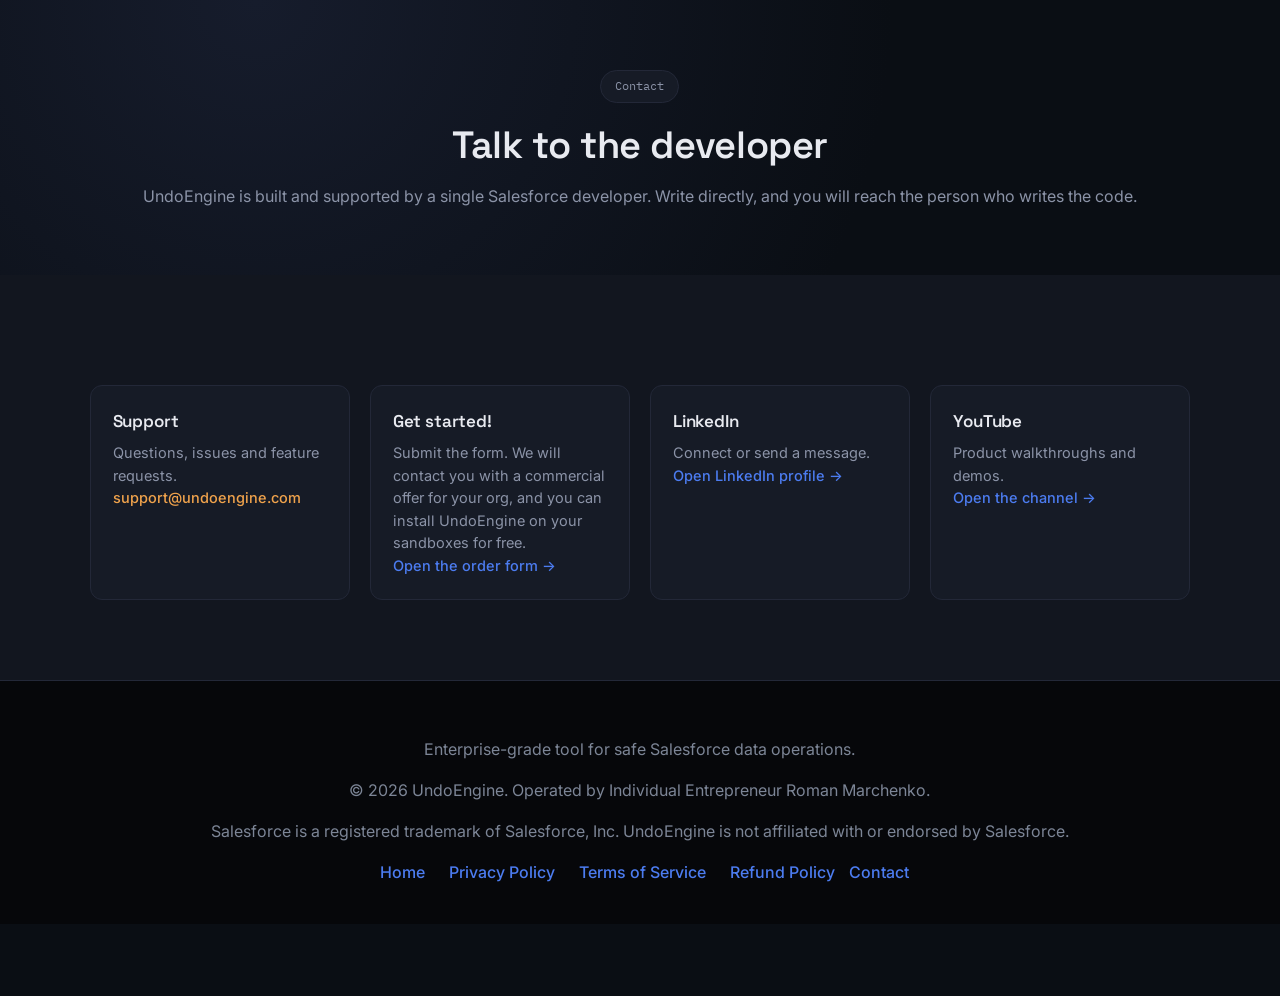
==== contact.html @ 0a47236e "f" ====
<!DOCTYPE html>
<html lang="en">

<head>
    <meta charset="UTF-8">
    <meta name="viewport" content="width=device-width, initial-scale=1.0">
    <meta name="description" content="Contact UndoEngine: support by email, direct line to the developer, and the order form for a sandbox or production offer.">
    <meta name="robots" content="index, follow">

    <title>Contact — UndoEngine</title>
    <link rel="canonical" href="https://undoengine.com/contact.html">
    <link rel="stylesheet" href="styles.css">
    <link rel="stylesheet" href="home.css">

    <link rel="preconnect" href="https://fonts.googleapis.com">
    <link rel="preconnect" href="https://fonts.gstatic.com" crossorigin>
    <link href="https://fonts.googleapis.com/css2?family=Space+Grotesk:wght@500;600;700&family=Inter:wght@400;500;600&family=IBM+Plex+Mono:wght@400;500&display=swap" rel="stylesheet">

    <link rel="icon" href="images/favicon.png" type="image/png">
    <link rel="apple-touch-icon" sizes="180x180" href="images/favicon.png">
</head>

<body>

<header class="page-header">
    <div class="container narrow" style="text-align:center;">
        <div class="badge">Contact</div>
        <h1>Talk to the developer</h1>
        <p class="lead">UndoEngine is built and supported by a single Salesforce developer. Write directly, and you will reach the person who writes the code.</p>
    </div>
</header>

<section class="section dark">
    <div class="container narrow">

        <div class="audience-grid contact-grid">

            <div class="audience-card fade-in">
                <h3>Support</h3>
                <p>Questions, issues and feature requests.</p>
                <p><a href="mailto:support@undoengine.com" class="feature-highlight allow-select">support@undoengine.com</a></p>
            </div>

            <div class="audience-card fade-in">
                <h3>Get started!</h3>
                <p>Submit the form. We will contact you with a commercial offer for your org, and you can install UndoEngine on your sandboxes for free.</p>
                <p><a href="https://undoengine.my.site.com/s/order" target="_blank" rel="noopener">Open the order form →</a></p>
            </div>

            <div class="audience-card fade-in">
                <h3>LinkedIn</h3>
                <p>Connect or send a message.</p>
                <p><a href="https://www.linkedin.com/in/roman-marchenko-5a87a91b3" target="_blank" rel="noopener">Open LinkedIn profile →</a></p>
            </div>

            <div class="audience-card fade-in">
                <h3>YouTube</h3>
                <p>Product walkthroughs and demos.</p>
                <p><a href="https://www.youtube.com/@UndoEngine" target="_blank" rel="noopener">Open the channel →</a></p>
            </div>

        </div>

    </div>
</section>

<div id="footer"></div>
<script src="main.js"></script>
</body>

</html>
---- styles.css ----
:root {
    --bg: #0a0e14;
    --surface: #12161f;
    --surface-2: #161b26;
    --border: #232838;
    --text: #e8eaf0;
    --text-muted: #8b93a7;
    --accent: #4c7cf0;
    --accent-soft: #4c7cf022;
    --accent-2: #f0a34c;
    --success: #4cdb8f;
    --font-display: 'Space Grotesk', 'Inter', Arial, sans-serif;
    --font-body: 'Inter', Arial, sans-serif;
    --font-mono: 'IBM Plex Mono', 'Courier New', monospace;
    --radius: 12px;
    --radius-sm: 8px;
}

* { box-sizing: border-box; }

body {
    margin: 0;
    font-family: var(--font-body);
    background: var(--bg);
    color: var(--text);
    line-height: 1.55;
    padding-bottom: 72px;
}

h1{
    text-align: center;
}

@media (prefers-reduced-motion: reduce) {
    *, *::before, *::after {
        animation-duration: 0.01ms !important;
        animation-iteration-count: 1 !important;
        transition-duration: 0.01ms !important;
    }
}

h1, h2, h3 {
    font-family: var(--font-display);
    font-weight: 600;
    letter-spacing: -0.01em;
}

h2 {
    text-align: center;
    font-size: 32px;
    margin-bottom: 20px;
    padding-left: 10px;
    padding-right: 10px;
}

a {
    color: var(--accent);
    text-decoration: none;
    font-weight: 500;
}

a:hover { text-decoration: underline; }

a:focus-visible,
button:focus-visible {
    outline: 2px solid var(--accent-2);
    outline-offset: 2px;
}

.allow-select { user-select: text; }

.container {
    width: 92%;
    max-width: 1200px;
    margin: auto;
    padding-left: 20px;
    padding-right: 20px;
}

.container.narrow {/* 
    max-width: 850px; */
    padding-left: 20px;
    padding-right: 20px;
}

.container.wide {
    max-width: none;
}


/* ===== Hero ===== */

.hero {
    position: relative;
    padding: 110px 20px 70px 20px;
    background: radial-gradient(circle at 20% 0%, #161c2c 0%, var(--bg) 55%);
    overflow: hidden;
}

.hero-grid {
    display: grid;
    grid-template-columns: 1fr auto;
    gap: 70px;
    align-items: center;
    position: relative;
    z-index: 2;
}

.hero-logo {
    position: absolute;
    left: 70%;
    top: 50%;
    transform: translate(-50%, -50%);
    width: 400px;
    height: 400px;
    display: flex;
    align-items: center;
    justify-content: center;
    z-index: 0;
    animation: logo-pulse 8s ease-in-out infinite;
}

.hero-logo img {
    width: 100%;
    height: 100%;
    object-fit: contain;
    border-radius: 28px;
}

@keyframes logo-pulse {
    0%,
    100% {
        opacity: 0;
    }

    20%,
    80% {
        opacity: 0.2;
    }
}

@media (max-width: 1024px) {
    .hero h1 {
        font-size: 38px;
    }

    .hero-grid {
        grid-template-columns: 1fr auto;
        gap: 30px;
    }

    .hero-logo {
        left: 82%;
    }
/* 
    .hero-logo img {
        width: 100px;
        height: 100px;
    } */

    .ticker-line,
    .ticker-item {
        left: 82%;
    }
}

.hero-copy {
    max-width: 560px;
}

.product-logo-container {
    display: flex;
    flex-direction: row;
    justify-content: flex-start;
    width: 100%;
}

.product-logo {
    max-width: 100px;
    display: inline-block;
    margin-bottom: 20px;
    margin-right: 16px;
}

.badge {
    display: inline-block;
    background: var(--surface-2);
    border: 1px solid var(--border);
    color: var(--text-muted);
    padding: 6px 14px;
    border-radius: 20px;
    font-size: 12px;
    font-family: var(--font-mono);
    margin-bottom: 20px;
}

.hero h1 {
    font-size: 46px;
    line-height: 1.15;
    margin: 0 0 20px 0;
}

.hero-sub {
    font-size: 17px;
    color: var(--text-muted);
    margin: 0 0 30px 0;
}

.hero-buttons {
    display: flex;
    gap: 12px;
    flex-wrap: wrap;
}

.hero-links {
    margin-top: 16px;
}


/* ===== Hero ticker ===== */

.hero-ticker {
    position: absolute;
    inset: 0;
    z-index: 0;
    pointer-events: none;
    overflow: hidden;
}

.ticker-line {
    position: absolute;
    left: 70%;
    top: 0;
    bottom: 0;
    width: 1px;
    background: linear-gradient(
        to bottom,
        transparent,
        var(--border) 12%,
        var(--border) 88%,
        transparent
    );
    box-shadow: 0 0 8px #f0a34c55;
    animation: ticker-line-pulse 8s ease-in-out infinite;
    z-index: 2;
}

.ticker-item {
    position: absolute;
    left: 70%;
    transform: translate(-50%, 0);
    display: flex;
    align-items: center;/* 
    gap: 20px; */
    opacity: 0;
    animation: ticker-flow 8s ease-in-out infinite;
    animation-delay: var(--d, 0s);
    z-index: 3;
    padding-bottom: 10px;
}

.ticker-dot {
    width: 6px;
    height: 6px;
    border-radius: 50%;
    background: var(--accent-2);
    box-shadow: 0 0 0 3px #f0a34c22;
}

.ticker-label {
    font-family: var(--font-mono);
    font-size: 12px;
    color: var(--text-muted);
    white-space: nowrap;
}

@keyframes ticker-flow {
    0% {
        opacity: 0;
        transform: translate(-50%, 6px);
    }

    15% {
        opacity: 0.9;
        transform: translate(-50%, 0);
    }

    85% {
        opacity: 0.9;
    }

    100% {
        opacity: 0;
        transform: translate(-50%, -6px);
    }
}

@keyframes ticker-line-pulse {
    0%,
    100% {
        opacity: 0.25;
    }

    20%,
    80% {
        opacity: 0.9;
    }
}


/* ===== Buttons ===== */

.primary-btn,
.secondary-btn {
    padding: 13px 26px;
    border-radius: var(--radius-sm);
    text-decoration: none;
    transition: transform 0.15s ease, box-shadow 0.15s ease, background 0.15s ease;
    display: inline-block;
    border: none;
    font-family: var(--font-body);
    font-weight: 600;
    font-size: 15px;
    cursor: pointer;
}

.primary-btn {
    background: var(--accent);
    color: #fff;
    box-shadow: 0 4px 16px #4c7cf03a;
}

.primary-btn:hover {
    background: #6a95ff;
    color: #fff;
    transform: translateY(-2px);
    text-decoration: none;
    box-shadow: 0 8px 22px #4c7cf055;
}

.secondary-btn {
    border: 1px solid var(--border);
    color: var(--text);
    background: var(--surface-2);
}

.secondary-btn:hover {
    background: var(--surface);
    border-color: var(--accent);
    transform: translateY(-2px);
    color: var(--text);
    text-decoration: none;
}


/* ===== Sections ===== */

.section { padding: 80px 20px; }
.section.dark { background: var(--surface); }

.lead {
    color: var(--text-muted);
    margin-bottom: 30px;
    text-align: center;
}

.eyebrow {
    display: block;
    font-family: var(--font-mono);
    font-size: 12px;
    color: var(--accent-2);
    margin-bottom: 10px;
    letter-spacing: 0.02em;
}


/* ===== Key Advantages ===== */

.adv-grid {
    text-align: center;
}

.adv-card {
    display: inline-block;
    vertical-align: top;
    text-align: left;
    width: 270px;
    min-height: 370px;
    margin: 10px;
    background: var(--surface-2);
    border: 1px solid var(--border);
    padding: 22px;
    border-radius: var(--radius);
    transition: transform 0.25s ease, box-shadow 0.35s ease;
}

.adv-card:hover {
    transform: translateY(-4px);
    border-color: var(--border);
    box-shadow:
        0 0 20px #4c7cf020,
        0 0 45px #4c7cf012;
}
.adv-icon {
    width: 38px;
    height: 38px;
    border-radius: 9px;
    background: var(--accent-soft);
    color: var(--accent);
    display: flex;
    align-items: center;
    justify-content: center;
    margin-bottom: 14px;
}

.adv-icon svg { width: 19px; height: 19px; }

.adv-card h3 { font-size: 17px; margin: 0 0 8px 0; }
.adv-card p { color: var(--text-muted); font-size: 14.5px; margin: 0; }


/* ===== Main Features (two-col) ===== */

.two-col {
    display: grid;
    grid-template-columns: 1fr 1fr;
    gap: 50px;
    align-items: center;
    margin: 70px 0;
}

.two-col.flip .two-col-media { order: 2; }
.two-col.flip .two-col-copy { order: 1; }

.two-col-media {
    background: var(--surface-2);
    border: 1px solid var(--border);
    border-radius: var(--radius);
    padding: 14px;
    overflow: hidden;
}

.product-image {
    display: block;
    width: 100%;
    height: auto;
    border-radius: 8px;
    transition: transform 0.3s ease;
    transform-origin: center center;
}

.two-col-media:hover .product-image {
    transform: scale(1.06);
}

.two-col-copy h3 { font-size: 22px; margin: 0 0 10px 0; }
.two-col-copy p { color: var(--text-muted); }

.checklist {
    list-style: none;
    padding: 0;
    margin: 16px 0 0 0;
}

.checklist li {
    position: relative;
    padding-left: 26px;
    margin-bottom: 10px;
    color: var(--text);
    font-size: 15px;
}

.checklist li::before {
    content: "✔";
    position: absolute;
    left: 0;
    color: var(--success);
    font-size: 13px;
}


/* ===== Comparison table ===== */

.table-scroll { overflow-x: auto; }

.comparison {
    width: 100%;
    min-width: 640px;
    border-collapse: collapse;
    margin-top: 20px;
}

.comparison th,
.comparison td {
    border: 1px solid var(--border);
    padding: 14px;
    text-align: left;
    font-size: 14px;
    vertical-align: top;
}

.comparison th {
    background: var(--surface-2);
    font-family: var(--font-display);
    font-weight: 600;
    text-align: left;
}

.highlight-col {
    background: #1a2340;
    color: #fff;
}

.comparison th.highlight-col { color: var(--accent-2); }

.check {
    color: var(--success);
    font-weight: 700;
    margin-right: 4px;
}


/* ===== Video ===== */

.video-wrapper {
    position: relative;
    width: 100%;
    max-width: 1000px;
    margin: 0 auto;
    aspect-ratio: 16 / 9;
    border-radius: 14px;
    overflow: hidden;
    border: 1px solid var(--border);
}

.video-wrapper iframe {
    width: 100%;
    height: 100%;
    border: 0;
    display: block;
}


/* ===== Pricing ===== */

.pricing-grid {
    display: grid;
    grid-template-columns: repeat(3, 1fr);
    gap: 20px;
    margin-top: 30px;
}

.price-card {
    position: relative;
    background: var(--surface-2);
    border: 1px solid var(--border);
    border-radius: var(--radius);
    padding: 28px 22px;
    text-align: center;
}

.price-card.featured {
    border-color: var(--accent);
    background: linear-gradient(180deg, #1a2340, var(--surface-2) 60%);
}

.price-badge {
    position: absolute;
    top: -12px;
    left: 50%;
    transform: translateX(-50%);
    background: var(--accent-2);
    color: #1a1204;
    font-size: 11px;
    font-weight: 700;
    padding: 4px 12px;
    border-radius: 20px;
    font-family: var(--font-mono);
}

.price-card h3 { font-size: 18px; margin: 6px 0 10px 0; }

.price-tag {
    font-family: var(--font-mono);
    font-size: 22px;
    color: var(--accent-2);
    margin: 0 0 12px 0;
}

.price-tag span {
    font-size: 13px;
    color: var(--text-muted);
    font-weight: 400;
}

.price-desc {
    color: var(--text-muted);
    font-size: 14px;
    margin: 0;
}

.store-button-container {
    display: flex;
    width: 100%;
    justify-content: center;
    align-items: center;
    gap: 12px;
}

.help-text {
    text-align: center;
    margin-top: 0.75rem;
    padding: 0.75rem 1rem;
    font-size: 0.85rem;
    line-height: 1.4;
    color: var(--text-muted);
    background: var(--surface-2);
    border: 1px solid var(--border);
    border-radius: 10px;
}

.feature-highlight {
    word-break: break-word;
    overflow-wrap: break-word;
    color: var(--accent-2);
    font-weight: 500;
}

.demo-request-section p { margin-bottom: 14px; }

#footer {
    min-height: 120px;
    background: #06070a;
    border-top: 1px solid var(--border);
}


/* ===== Motion ===== */

.fade-in {
    animation: fade-in-up 0.5s ease both;
}

@keyframes fade-in-up {
    from { opacity: 0; transform: translateY(10px); }
    to { opacity: 1; transform: translateY(0); }
}


/* ===== Responsive ===== */

@media (max-width: 1024px) {
    .hero h1 { font-size: 38px; }

    .hero-grid {
        grid-template-columns: 1fr;
    }

    .ticker-line,
    .ticker-item {
        left: 82%;
    }

    .pricing-grid {
        grid-template-columns: 1fr;
    }
}

@media (max-width: 768px) {
    .hero {
        padding: 80px 20px 40px 20px;
    }

    .hero h1 { font-size: 30px; }
    .hero-sub { font-size: 15px; }

    .hero-buttons {
        flex-direction: column;
    }

    .hero-buttons .primary-btn,
    .hero-buttons .secondary-btn {
        text-align: center;
    }

    /* .ticker-line,
    .ticker-item {
        display: none;
        left: 90%;
    } */

    /* .hero-logo {
        left: 90%;
        width: 150px;
        height: 150px;
    } */

    .ticker-label {
        font-size: 10px;
    }

    .two-col,
    .two-col.flip {
        grid-template-columns: 1fr;
        gap: 20px;
        margin: 40px 0;
    }

    .two-col.flip .two-col-media,
    .two-col.flip .two-col-copy {
        order: initial;
    }

    .adv-card {
        width: 100%;
        min-height: 0;
        margin: 8px 0;
    }

    .comparison th,
    .comparison td {
        font-size: 12px;
        padding: 10px;
    }

    h2 { font-size: 24px; }

    .primary-btn,
    .secondary-btn {
        width: 100%;
        text-align: center;
    }

    .product-image { width: 90%; }
    .two-col-media .product-image { width: 100%; }
    .video-demo { width: 100%; }

    .demo-request-section ul { padding-left: 15px; }

    .demo-request-section p,
    .demo-request-section ul {
        font-size: 14px;
        line-height: 1.4;
    }
}


/* =========================================================
   LEGACY / SITE-WIDE COMPATIBILITY
   Selectors below are kept from the original stylesheet
   because other pages on the site (e.g. why.html) still
   reference them. Do not remove without checking every
   page that links this file.
   ========================================================= */

.small { width: 300px; }

.large {
    width: 500px;
    height: auto;
}

.product-image.left { transform-origin: right center; }
.product-image.right { transform-origin: left center; }
.product-image.center { transform-origin: center center; }

.video-demo {
    width: 80%;
    max-width: 1100px;
    border-radius: 10px;
    box-shadow: 0 10px 30px rgba(0, 0, 0, 0.4);
    display: block;
    margin: 20px auto;
    transition: transform 0.3s ease, box-shadow 0.3s ease;
    transform-origin: center center;
}

.video-demo:hover {
    box-shadow: 0 12px 30px rgba(91, 140, 255, 0.35);
}

/* Old two-col reverse (rtl trick) — kept for pages using the
   original markup (image + div as direct children, no
   .two-col-media/.two-col-copy wrappers). New pages should
   use .two-col.flip instead. */

.two-col.reverse { direction: rtl; }
.two-col.reverse > * { direction: ltr; }

.strong {
    font-weight: 500;
    color: var(--accent);
}

.warning-text {
    font-weight: 500;
    color: #FFC107;
}

.pages-links {
    width: 100%;
    display: flex;
    flex-direction: row;
    align-items: center;
    justify-content: space-around;
}

.promo-image { width: 100%; }

.footer-link { 
    white-space: nowrap; 
    padding: 10px;
}

footer {
    background: #06070a;
    padding: 40px 20px;
    text-align: center;
    color: #7c8596;
}

.announcement {
    text-align: center;
    padding: 80px 0;
}

.upcoming-badge {
    display: inline-block;
    background: #ff7a00;
    color: white;
    padding: 8px 18px;
    border-radius: 999px;
    font-weight: 700;
    margin-bottom: 20px;
}

.announcement-banner {
    width: 100%;
    max-width: 1100px;
    margin-top: 40px;
    border-radius: 18px;
    box-shadow: 0 20px 50px rgba(0,0,0,.15);
}

.announcement h2 a {
    color: inherit;
    text-decoration: none;
    transition: color .2s ease;
}

.announcement h2 a:hover {
    color: #f38020;
}

.promo-image-container {
    display: flex;
    justify-content: center;
    align-items: center;
}

.promo-image {
    width: 70%;
}.sticky-actions {
    position: fixed;
    left: 0;
    right: 0;
    bottom: 0;
    z-index: 100;
    padding: 10px 16px;
    background: rgba(10, 14, 20, 0.88);
    backdrop-filter: blur(10px);
    border-top: 1px solid var(--border);
}

.sticky-actions .primary-btn,
.sticky-actions .secondary-btn {
    padding: 10px 20px;
    font-size: 14px;
}

@media (max-width: 768px) {
    .two-col.reverse div:first-child { order: 1; }
    .two-col.reverse div:last-child { order: 2; }
    .sticky-actions .store-button-container { gap: 8px; }
    .sticky-actions .primary-btn,
    .sticky-actions .secondary-btn {
        width: auto;
        flex: 1;
        padding: 10px 6px;
        font-size: 12px;
    }
}
---- home.css ----
/* =========================================================
   home.css — layered on top of styles.css.
   Used by index.html and technical.html only. It adds new
   classes and does not override anything why.html relies on.
   ========================================================= */

html { scroll-behavior: smooth; }

@media (prefers-reduced-motion: reduce) {
    html { scroll-behavior: auto; }
}

section[id] { scroll-margin-top: 70px; }


/* ===== Top navigation ===== */

.site-nav {
    position: sticky;
    top: 0;
    z-index: 90;
    background: rgba(10, 14, 20, 0.88);
    backdrop-filter: blur(10px);
    border-bottom: 1px solid var(--border);
}

.nav-inner {
    max-width: 1200px;
    margin: 0 auto;
    padding: 12px 20px;
    display: flex;
    align-items: center;
    justify-content: space-between;
    gap: 20px;
}

.nav-brand {
    font-family: var(--font-display);
    font-weight: 700;
    font-size: 18px;
    color: var(--text);
    letter-spacing: -0.01em;
}

.nav-brand:hover { text-decoration: none; color: var(--accent); }

.nav-links {
    display: flex;
    gap: 22px;
    flex-wrap: wrap;
    justify-content: center;
}

.nav-links a {
    color: var(--text-muted);
    font-size: 14px;
}

.nav-links a:hover {
    color: var(--text);
    text-decoration: none;
}

.nav-cta {
    padding: 8px 16px;
    border-radius: var(--radius-sm);
    background: var(--accent);
    color: #fff;
    font-size: 13px;
    font-weight: 600;
    white-space: nowrap;
}

.nav-cta:hover {
    background: #6a95ff;
    color: #fff;
    text-decoration: none;
}

@media (max-width: 900px) {
    .nav-links { display: none; }
}


/* ===== Inner page header (technical.html) ===== */

.page-header {
    padding: 70px 20px 50px 20px;
    background: radial-gradient(circle at 20% 0%, #161c2c 0%, var(--bg) 60%);
}

.page-header h1 {
    font-size: 38px;
    line-height: 1.2;
    margin: 0 0 16px 0;
}

.page-header .lead { margin-bottom: 16px; }

@media (max-width: 768px) {
    .page-header { padding: 50px 20px 30px 20px; }
    .page-header h1 { font-size: 28px; }
}


/* ===== Trust strip ===== */

.trust-strip {
    border-top: 1px solid var(--border);
    border-bottom: 1px solid var(--border);
    background: var(--bg);
}

.trust-grid {
    display: grid;
    grid-template-columns: repeat(4, 1fr);
    gap: 20px;
    padding-top: 22px;
    padding-bottom: 22px;
}

.trust-item {
    display: flex;
    flex-direction: column;
    gap: 2px;
    padding-left: 14px;
    border-left: 2px solid var(--accent-2);
}

.trust-item strong {
    font-family: var(--font-display);
    font-size: 15px;
    font-weight: 600;
}

.trust-item span {
    color: var(--text-muted);
    font-size: 13px;
}

@media (max-width: 1024px) {
    .trust-grid { grid-template-columns: repeat(2, 1fr); }
}

@media (max-width: 560px) {
    .trust-grid { grid-template-columns: 1fr; }
}


/* ===== Problems ===== */

.problem-grid {
    display: grid;
    grid-template-columns: repeat(3, 1fr);
    gap: 20px;
    margin-top: 30px;
}

.problem-card {
    background: var(--surface-2);
    border: 1px solid var(--border);
    border-radius: var(--radius);
    padding: 22px;
    transition: transform 0.25s ease, box-shadow 0.35s ease;
}

.problem-card:hover {
    transform: translateY(-4px);
    box-shadow:
        0 0 20px #4c7cf020,
        0 0 45px #4c7cf012;
}

.problem-card h3 { font-size: 17px; margin: 0 0 8px 0; }
.problem-card p { color: var(--text-muted); font-size: 14.5px; margin: 0; }

@media (max-width: 1024px) {
    .problem-grid { grid-template-columns: repeat(2, 1fr); }
}

@media (max-width: 640px) {
    .problem-grid { grid-template-columns: 1fr; }
}


/* ===== Steps ===== */

.steps {
    display: grid;
    grid-template-columns: repeat(3, 1fr);
    gap: 24px;
    margin-top: 30px;
}

.step {
    position: relative;
    background: var(--surface-2);
    border: 1px solid var(--border);
    border-radius: var(--radius);
    padding: 24px 22px;
}

.step-num {
    display: block;
    font-family: var(--font-mono);
    font-size: 12px;
    color: var(--accent-2);
    margin-bottom: 10px;
    letter-spacing: 0.02em;
}

.step h3 { font-size: 18px; margin: 0 0 8px 0; }
.step p { color: var(--text-muted); font-size: 14.5px; margin: 0; }

@media (max-width: 900px) {
    .steps { grid-template-columns: 1fr; }
}


/* ===== Scenario ===== */

.scenario {
    display: grid;
    grid-template-columns: 1fr 1fr;
    gap: 24px;
    margin-top: 30px;
}

.scenario-col {
    background: var(--surface-2);
    border: 1px solid var(--border);
    border-radius: var(--radius);
    padding: 26px 24px;
}

.scenario-col.good {
    border-color: var(--accent);
    background: linear-gradient(180deg, #1a2340, var(--surface-2) 70%);
}

.scenario-col h3 { font-size: 19px; margin: 0 0 14px 0; }

.scenario-col ul {
    list-style: none;
    padding: 0;
    margin: 0;
}

.scenario-col li {
    position: relative;
    padding-left: 26px;
    margin-bottom: 12px;
    font-size: 15px;
    color: var(--text);
}

.scenario-col li:last-child { margin-bottom: 0; }

.scenario-col li::before {
    position: absolute;
    left: 0;
    font-size: 14px;
}

.scenario-col.bad li::before {
    content: "✕";
    color: #ff6b6b;
}

.scenario-col.good li::before {
    content: "✔";
    color: var(--success);
}

@media (max-width: 800px) {
    .scenario { grid-template-columns: 1fr; }
}


/* ===== Key facts ===== */

.stat-grid {
    display: grid;
    grid-template-columns: repeat(4, 1fr);
    gap: 20px;
    margin-top: 30px;
}

.stat {
    background: var(--surface-2);
    border: 1px solid var(--border);
    border-radius: var(--radius);
    padding: 26px 20px;
    text-align: center;
}

.stat-value {
    display: block;
    font-family: var(--font-mono);
    font-size: 34px;
    font-weight: 500;
    color: var(--accent-2);
    margin-bottom: 8px;
}

.stat-label {
    display: block;
    color: var(--text-muted);
    font-size: 14px;
}

@media (max-width: 1024px) {
    .stat-grid { grid-template-columns: repeat(2, 1fr); }
}

@media (max-width: 480px) {
    .stat-grid { grid-template-columns: 1fr; }
}


/* ===== Audience ===== */

.audience-grid {
    display: grid;
    grid-template-columns: repeat(4, 1fr);
    gap: 20px;
    margin-top: 30px;
}

.audience-card {
    background: var(--surface-2);
    border: 1px solid var(--border);
    border-radius: var(--radius);
    padding: 22px;
}

.audience-card h3 { font-size: 17px; margin: 0 0 8px 0; }
.audience-card p { color: var(--text-muted); font-size: 14.5px; margin: 0; }

@media (max-width: 1024px) {
    .audience-grid { grid-template-columns: repeat(2, 1fr); }
}

@media (max-width: 560px) {
    .audience-grid { grid-template-columns: 1fr; }
}


/* ===== Right tool for the job ===== */

.fit-grid {
    display: grid;
    grid-template-columns: 1fr 1fr;
    gap: 24px;
    margin-top: 30px;
}

.fit-col {
    background: var(--surface-2);
    border: 1px solid var(--border);
    border-radius: var(--radius);
    padding: 26px 24px;
}

.fit-col.use { border-color: var(--accent); }

.fit-col h3 { font-size: 19px; margin: 0 0 14px 0; }

.fit-col ul {
    list-style: none;
    padding: 0;
    margin: 0;
}

.fit-col li {
    position: relative;
    padding-left: 22px;
    margin-bottom: 10px;
    font-size: 15px;
}

.fit-col li::before {
    content: "•";
    position: absolute;
    left: 6px;
    color: var(--accent-2);
}

.fit-note {
    text-align: center;
    margin-top: 24px;
}

@media (max-width: 800px) {
    .fit-grid { grid-template-columns: 1fr; }
}


/* ===== Storage calculator ===== */

.calc {
    background: var(--surface-2);
    border: 1px solid var(--border);
    border-radius: var(--radius);
    padding: 28px 26px;
    margin-top: 20px;
}

.calc label {
    display: block;
    font-size: 15px;
    margin-bottom: 14px;
}

.calc input[type="range"] {
    width: 100%;
    accent-color: var(--accent);
    cursor: pointer;
}

.calc-result {
    display: flex;
    align-items: baseline;
    flex-wrap: wrap;
    gap: 6px 16px;
    margin-top: 20px;
}

.calc-value {
    font-family: var(--font-mono);
    font-size: 32px;
    color: var(--accent-2);
}

.calc-note {
    color: var(--text-muted);
    font-size: 14px;
}


/* ===== Misc blocks ===== */

.center-cta {
    text-align: center;
    margin-top: 20px;
}

.about-card {
    background: var(--surface-2);
    border: 1px solid var(--border);
    border-radius: var(--radius);
    padding: 34px 28px;
    text-align: center;
}

.about-card h2 { margin-top: 0; }
.about-card p { color: var(--text-muted); max-width: 640px; margin: 0 auto; }

.cta-band {
    background: radial-gradient(circle at 50% 0%, #1a2340 0%, var(--bg) 70%);
    border-top: 1px solid var(--border);
}


/* ===== FAQ ===== */

.faq { margin-top: 24px; }

.faq details {
    background: var(--surface-2);
    border: 1px solid var(--border);
    border-radius: var(--radius-sm);
    margin-bottom: 10px;
}

.faq summary {
    cursor: pointer;
    padding: 16px 18px;
    font-family: var(--font-display);
    font-weight: 600;
    font-size: 16px;
    list-style: none;
    display: flex;
    justify-content: space-between;
    align-items: center;
    gap: 16px;
}

.faq summary::-webkit-details-marker { display: none; }

.faq summary::after {
    content: "+";
    font-family: var(--font-mono);
    color: var(--accent-2);
    font-size: 20px;
    flex-shrink: 0;
}

.faq details[open] summary::after { content: "–"; }

.faq summary:focus-visible {
    outline: 2px solid var(--accent-2);
    outline-offset: -2px;
}

.faq details p {
    margin: 0;
    padding: 0 18px 18px 18px;
    color: var(--text-muted);
    font-size: 15px;
}
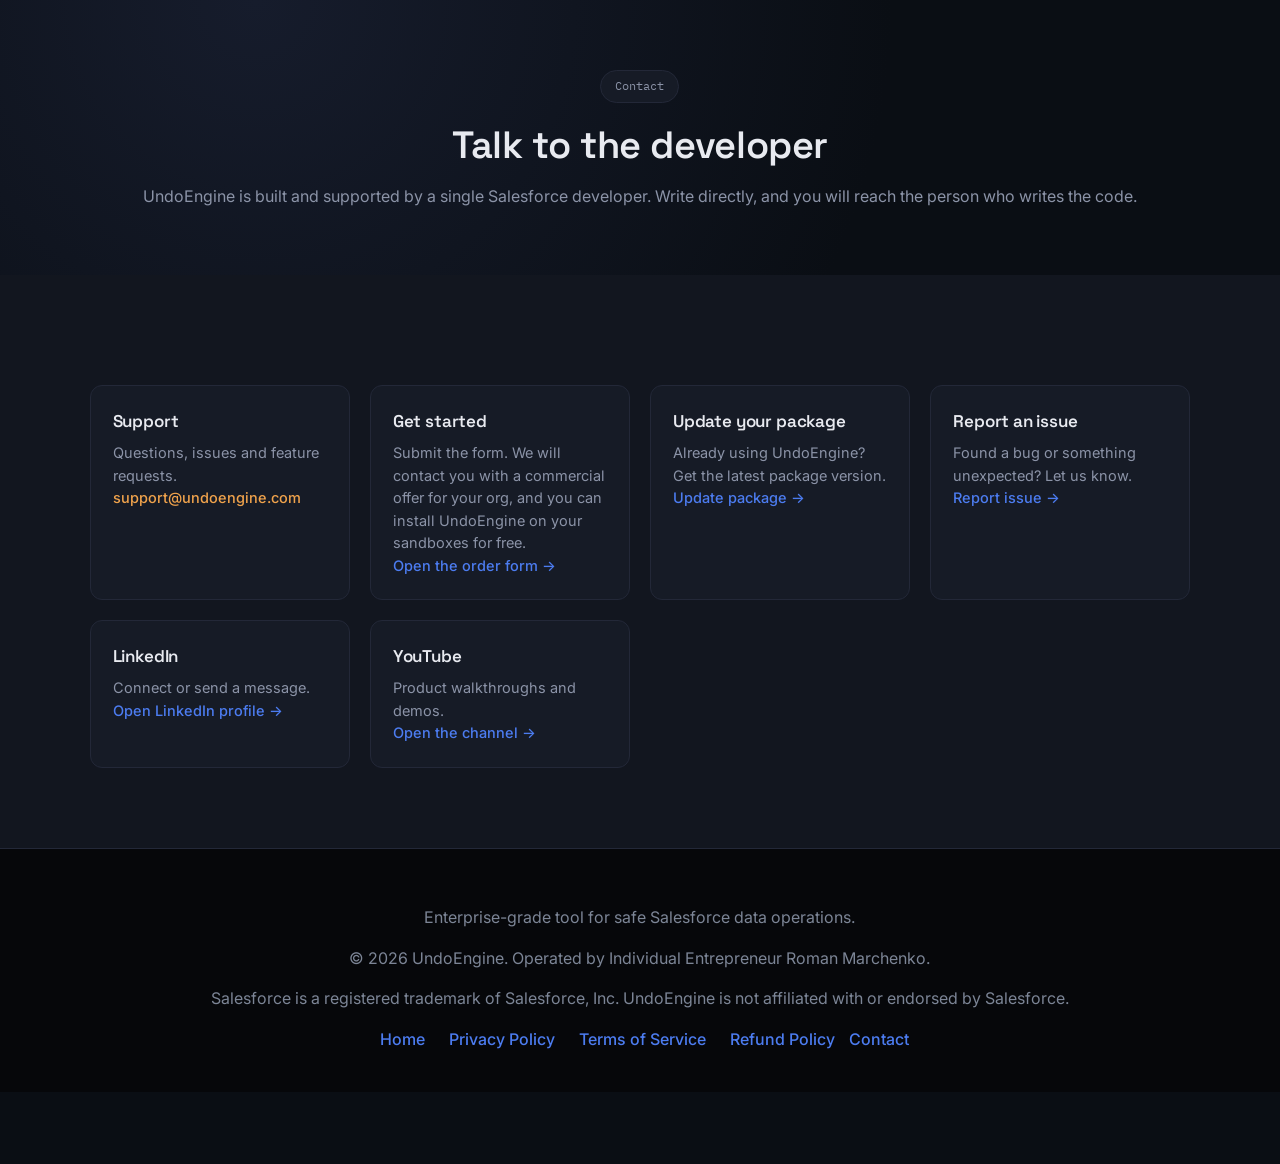
==== commit 0c3df7b4: "f" ====
--- a/contact.html
+++ b/contact.html
@@ -42,9 +42,21 @@
             </div>
 
             <div class="audience-card fade-in">
-                <h3>Get started!</h3>
+                <h3>Get started</h3>
                 <p>Submit the form. We will contact you with a commercial offer for your org, and you can install UndoEngine on your sandboxes for free.</p>
-                <p><a href="https://undoengine.my.site.com/s/order" target="_blank" rel="noopener">Open the order form →</a></p>
+                <p><a href="#" onclick="makeOrder(); return false;">Open the order form →</a></p>
+            </div>
+
+            <div class="audience-card fade-in">
+                <h3>Update your package</h3>
+                <p>Already using UndoEngine? Get the latest package version.</p>
+                <p><a href="#" onclick="checkUpgrade(); return false;">Update package →</a></p>
+            </div>
+
+            <div class="audience-card fade-in">
+                <h3>Report an issue</h3>
+                <p>Found a bug or something unexpected? Let us know.</p>
+                <p><a href="#" onclick="reportIssue(); return false;">Report issue →</a></p>
             </div>
 
             <div class="audience-card fade-in">
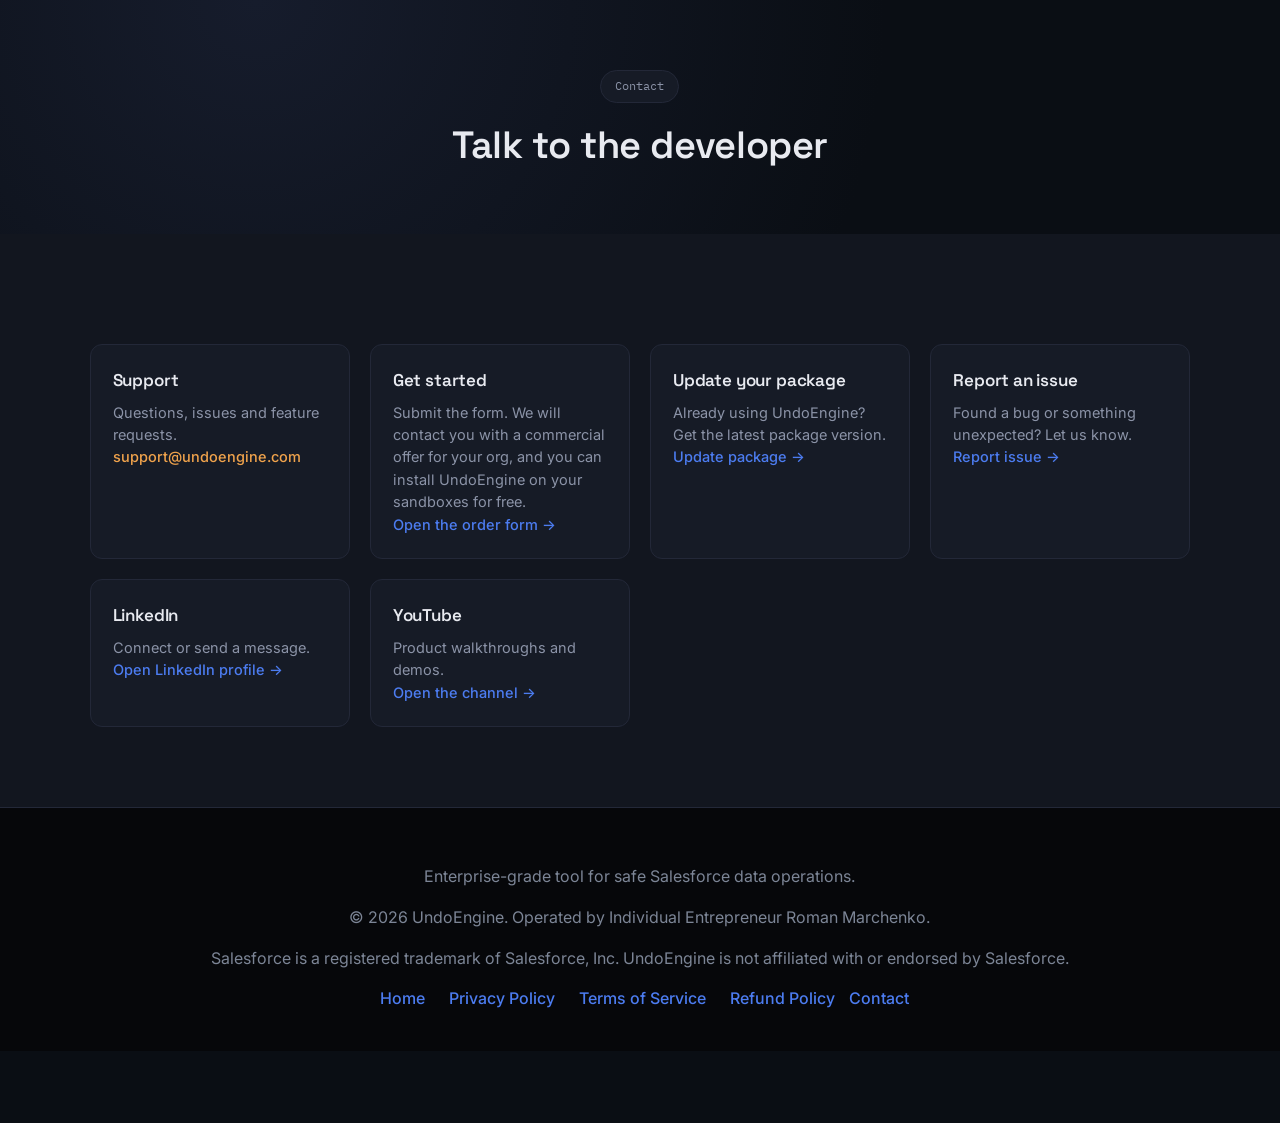
==== commit 7dfd2db9: "f" ====
--- a/contact.html
+++ b/contact.html
@@ -26,7 +26,6 @@
     <div class="container narrow" style="text-align:center;">
         <div class="badge">Contact</div>
         <h1>Talk to the developer</h1>
-        <p class="lead">UndoEngine is built and supported by a single Salesforce developer. Write directly, and you will reach the person who writes the code.</p>
     </div>
 </header>
 
